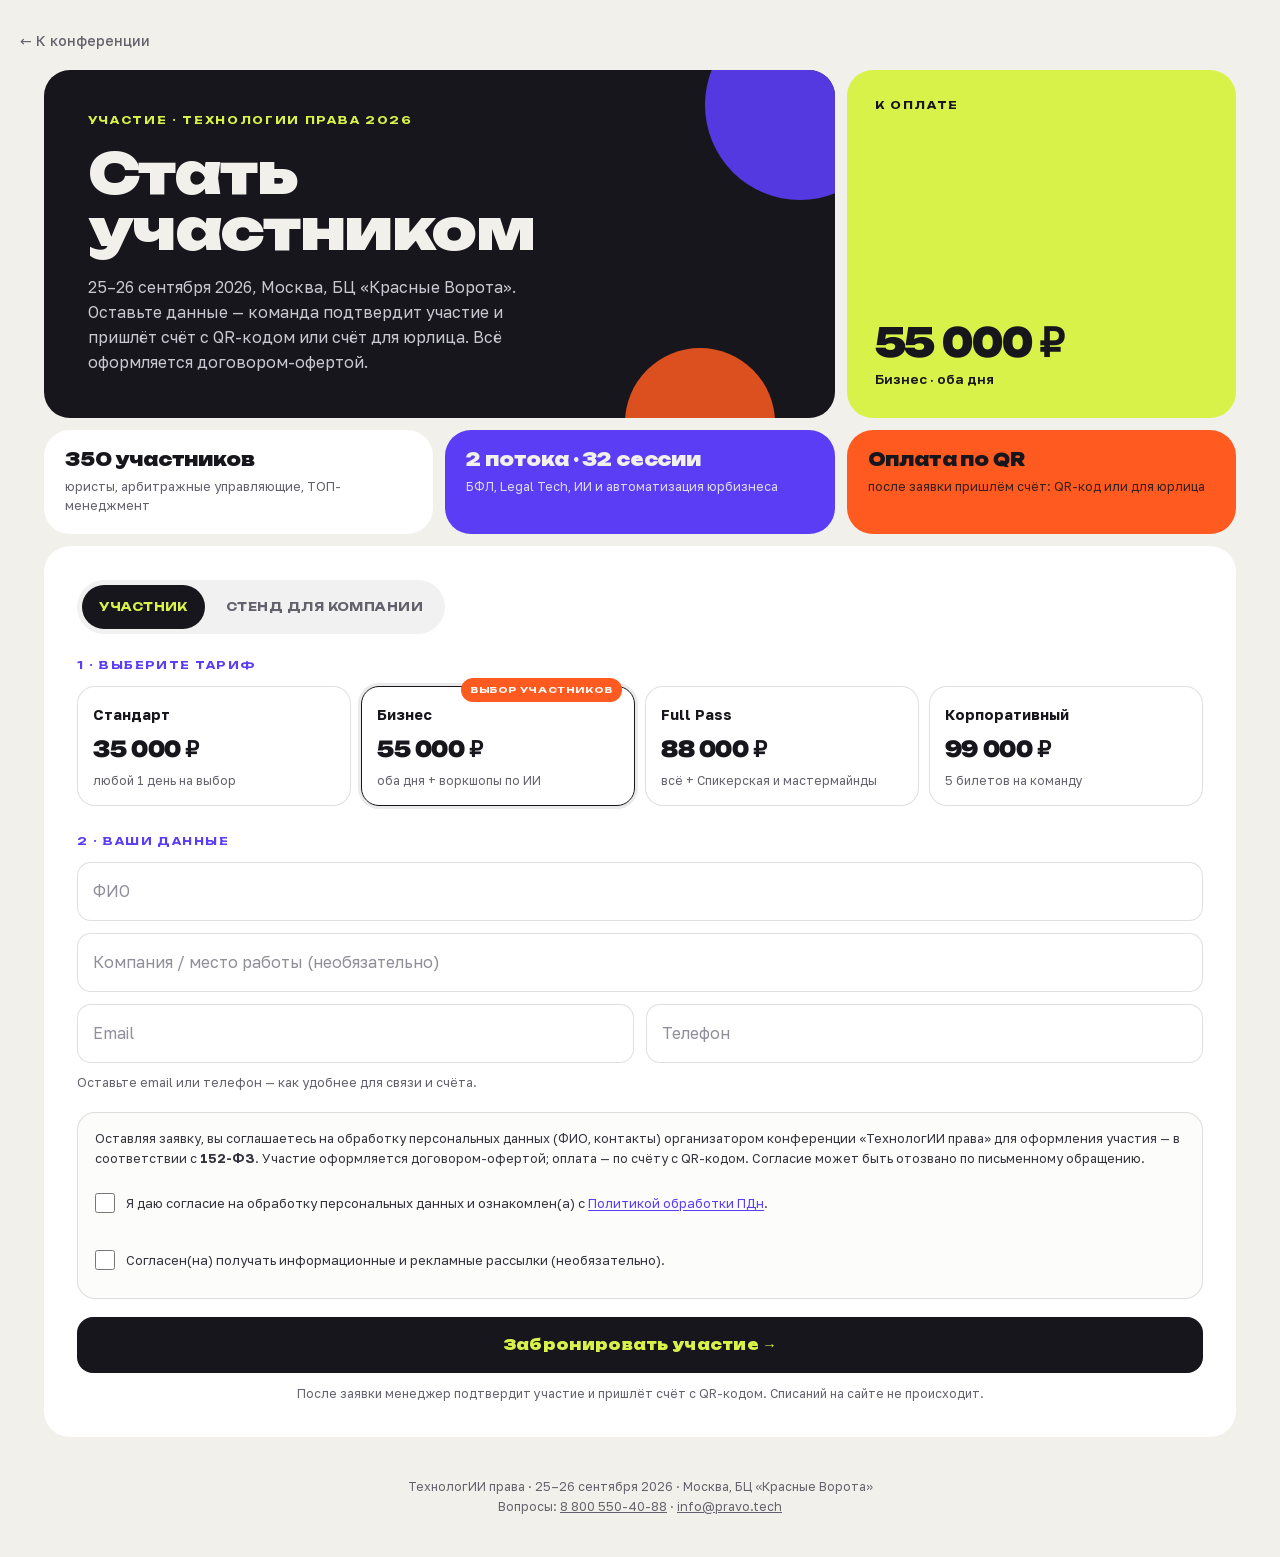
==== uchastie.html @ e8e902d0 "Add booking page (Bento): real form instead of Telegram DM Ticket CTAs led to https://t.me/kredit_ad" ====
<!doctype html>
<html lang="ru">
<head>
<meta charset="utf-8">
<meta name="viewport" content="width=device-width, initial-scale=1">
<title>Стать участником — ТехнологИИ права 2026</title>
<meta name="description" content="Бронирование участия в конференции «ТехнологИИ права» 25–26 сентября 2026, Москва, БЦ «Красные Ворота». Выберите тариф и оставьте заявку — пришлём счёт с QR-кодом.">
<link rel="stylesheet" href="assets/fonts/fonts.css">
<style>
:root{
  --cream:#F1F0EA; --ink:#17161C; --lime:#D9F24A; --lime-hi:#E7FA6B;
  --violet:#5B3DF5; --verm:#FF5A1F; --white:#FFFFFF;
  --gray:#63626C; --gray2:#34333C; --ondark:#B9B8C4; --ondark2:#C9C8D2;
  --line:rgba(23,22,28,.13); --err:#D93025;
  --disp:'Unbounded', -apple-system, BlinkMacSystemFont, sans-serif;
  --body:'Golos Text', system-ui, -apple-system, sans-serif;
  --ease:cubic-bezier(.22,1,.36,1);
}
*{margin:0;padding:0;box-sizing:border-box}
html{-webkit-text-size-adjust:100%;scroll-behavior:smooth}
body{background:var(--cream);color:var(--ink);font-family:var(--body);line-height:1.55;
  min-height:100dvh;overflow-x:hidden;-webkit-font-smoothing:antialiased}
.sr{position:absolute;width:1px;height:1px;padding:0;margin:-1px;overflow:hidden;clip:rect(0 0 0 0);white-space:nowrap;border:0}
:focus-visible{outline:3px solid var(--violet);outline-offset:2px;border-radius:6px}

.wrap{max-width:1240px;margin:0 auto;padding:0 clamp(16px,2vw,24px)}
.top{padding:18px 0 6px}
.back{display:inline-flex;align-items:center;gap:9px;color:var(--gray);text-decoration:none;font-size:14px;font-weight:500;padding:12px 0;min-height:44px}
.back:hover{color:var(--ink)}

.bento{display:grid;grid-template-columns:repeat(6,1fr);gap:12px;padding-bottom:14px}
.c2{grid-column:span 2}.c4{grid-column:span 4}.c6{grid-column:span 6}
@media(max-width:900px){.bento>*{grid-column:1/-1}}

.eb{font-family:var(--disp);font-weight:700;font-size:10.5px;letter-spacing:.16em;text-transform:uppercase}
h1{font-family:var(--disp);font-weight:900;font-size:clamp(30px,4.6vw,56px);line-height:1;letter-spacing:-.025em}
h2{font-family:var(--disp);font-weight:900;font-size:19px;letter-spacing:-.015em}
.sub{font-size:clamp(14.5px,1.3vw,16px);line-height:1.55;color:var(--ondark2)}

/* hero */
.hero{background:var(--ink);color:var(--cream);border-radius:26px;padding:clamp(26px,3.4vw,48px);position:relative;overflow:hidden}
.blob{position:absolute;border-radius:50%;pointer-events:none}
.hero .rel{position:relative}

/* summary */
.sum{background:var(--lime);color:var(--ink);border-radius:26px;padding:clamp(22px,2.4vw,28px);
  display:flex;flex-direction:column;justify-content:space-between;gap:18px;min-height:230px}
.sum .price{font-family:var(--disp);font-weight:900;font-size:clamp(30px,3.4vw,40px);letter-spacing:-.03em;
  line-height:1;font-variant-numeric:tabular-nums}
.sum .tname{font-size:13.5px;font-weight:600;margin-top:7px}
.sum .bonus{margin-top:14px;background:rgba(23,22,28,.1);border-radius:12px;padding:10px 12px;font-size:11.8px;line-height:1.45}
.sum .bonus[hidden]{display:none}

/* facts */
.fact{border-radius:26px;padding:20px 21px}
.fact .k{font-family:var(--disp);font-weight:900;font-size:17.5px;letter-spacing:-.01em;line-height:1.15}
.fact .v{font-size:12.8px;margin-top:7px;line-height:1.45}

/* form card */
.card{background:var(--white);border-radius:26px;padding:clamp(20px,2.6vw,34px)}
.step{font-family:var(--disp);font-weight:700;font-size:10.5px;letter-spacing:.14em;text-transform:uppercase;color:var(--violet)}

.seg{display:inline-flex;background:rgba(23,22,28,.06);border-radius:999px;padding:5px;gap:4px;margin-bottom:24px}
.seg button{font-family:var(--disp);font-weight:700;font-size:11.5px;letter-spacing:.04em;text-transform:uppercase;
  border:none;background:transparent;color:var(--gray);border-radius:999px;padding:12px 17px;cursor:pointer;
  min-height:44px;transition:background .18s var(--ease),color .18s var(--ease)}
.seg button[aria-selected="true"]{background:var(--ink);color:var(--lime)}
.seg button:active{transform:scale(.97)}

/* tariffs */
.tar{display:grid;grid-template-columns:repeat(4,1fr);gap:10px;margin-top:12px}
@media(max-width:860px){.tar{grid-template-columns:1fr 1fr}}
@media(max-width:460px){.tar{grid-template-columns:1fr}}
.tar input{position:absolute;opacity:0;width:0;height:0}
.tf{position:relative;display:block;border:1.5px solid var(--line);border-radius:18px;padding:17px 15px 15px;
  background:var(--white);cursor:pointer;transition:border-color .18s var(--ease),transform .18s var(--ease),box-shadow .18s var(--ease)}
.tf:hover{transform:translateY(-2px)}
.tf .n,.tf .p,.tf .d{display:block}
.tf .n{font-weight:700;font-size:14.5px}
.tf .p{font-family:var(--disp);font-weight:900;font-size:22px;letter-spacing:-.02em;margin-top:6px;font-variant-numeric:tabular-nums}
.tf .d{font-size:12.4px;color:var(--gray);margin-top:6px;line-height:1.4}
.tar input:checked + .tf{border-color:var(--ink);box-shadow:0 0 0 3px rgba(23,22,28,.09)}
.tar input:focus-visible + .tf{outline:3px solid var(--violet);outline-offset:2px}
.tf .badge{position:absolute;top:-9px;right:12px;background:var(--verm);color:#FFF7F2;
  font-family:var(--disp);font-weight:700;font-size:9px;letter-spacing:.07em;text-transform:uppercase;padding:5px 9px;border-radius:999px}

/* fields — плавающие лейблы */
.fields{display:flex;flex-direction:column;gap:12px;margin-top:12px}
.grid2{display:grid;grid-template-columns:1fr 1fr;gap:12px}
@media(max-width:560px){.grid2{grid-template-columns:1fr}}
.f{position:relative}
/* 16px — иначе iOS зумит поле при фокусе */
.f input{width:100%;background:var(--white);border:1.5px solid var(--line);border-radius:14px;
  padding:23px 15px 9px;font:inherit;font-size:16px;color:var(--ink);min-height:58px;
  transition:border-color .16s var(--ease),box-shadow .16s var(--ease)}
.f label{position:absolute;left:16px;top:17px;font-size:16px;color:#8F8E99;pointer-events:none;
  transition:transform .16s var(--ease),font-size .16s var(--ease),color .16s var(--ease);transform-origin:left top}
.f input:focus{outline:none;border-color:var(--violet);box-shadow:0 0 0 3px rgba(91,61,245,.14)}
.f input:focus + label,.f input:not(:placeholder-shown) + label{transform:translateY(-9px) scale(.76);color:var(--gray)}
.f input[aria-invalid="true"]{border-color:var(--err);box-shadow:0 0 0 3px rgba(217,48,37,.12)}
.f .msg{display:none;margin-top:6px;font-size:12.4px;color:var(--err)}
.f input[aria-invalid="true"] ~ .msg{display:block}
.hint{font-size:12.6px;color:var(--gray);margin-top:10px}

/* consent */
.cons{border:1.5px solid var(--line);border-radius:18px;padding:16px 17px;margin-top:20px;background:#FCFCFB}
.cons .t{font-size:12.7px;line-height:1.55;color:var(--gray2)}
.cons a{color:var(--violet);text-underline-offset:2px}
.chk{display:flex;gap:11px;align-items:flex-start;margin-top:13px;font-size:12.9px;color:var(--gray2);
  cursor:pointer;line-height:1.45;padding:4px 0;min-height:44px;align-items:center}
.chk input{width:20px;height:20px;flex:none;accent-color:var(--violet);cursor:pointer}
.chk[data-err="1"]{color:var(--err)}

.cta{width:100%;border:none;border-radius:16px;padding:19px;font-family:var(--disp);font-weight:900;font-size:14.5px;
  letter-spacing:.02em;cursor:pointer;background:var(--ink);color:var(--lime);margin-top:18px;min-height:56px;
  transition:transform .16s var(--ease),background .16s var(--ease)}
.cta:hover{background:#221F2B;transform:translateY(-2px)}
.cta:active{transform:scale(.985)}
.cta[disabled]{opacity:.55;cursor:progress;transform:none}
.note{text-align:center;font-size:12.4px;color:var(--gray);margin-top:12px;line-height:1.5}

/* alert */
.alert{display:none;margin-top:14px;border-radius:14px;padding:12px 14px;font-size:13.2px;line-height:1.5}
.alert.on{display:block}
.alert.bad{background:rgba(217,48,37,.09);border:1px solid rgba(217,48,37,.3);color:#8E1F18}

/* success */
.done{display:none}
.done.on{display:block}
.done .ok{width:56px;height:56px;border-radius:50%;background:var(--lime);display:flex;align-items:center;justify-content:center}
.recap{margin-top:18px;border:1.5px dashed var(--line);border-radius:16px;padding:16px}
.recap .li{display:flex;justify-content:space-between;gap:14px;padding:8px 0;font-size:13.5px;border-bottom:1px solid rgba(23,22,28,.07)}
.recap .li:last-child{border-bottom:none}
.recap .li b{font-weight:700;text-align:right}
.acts{display:grid;grid-template-columns:1fr;gap:10px;margin-top:18px}
@media(min-width:560px){.acts{grid-template-columns:1fr 1fr}}
.btn2{border-radius:14px;padding:16px;font-family:var(--disp);font-weight:700;font-size:13px;cursor:pointer;
  border:1.5px solid var(--line);background:var(--white);color:var(--ink);min-height:52px;text-decoration:none;
  display:flex;align-items:center;justify-content:center;gap:8px;transition:transform .16s var(--ease)}
.btn2.primary{background:var(--lime);border-color:var(--lime)}
.btn2:hover{transform:translateY(-2px)}
.btn2:active{transform:scale(.985)}

/* sticky price bar (mobile) */
.bar{position:fixed;left:0;right:0;bottom:0;z-index:60;display:none;
  padding:10px 14px calc(10px + env(safe-area-inset-bottom));background:rgba(241,240,234,.92);
  -webkit-backdrop-filter:blur(10px);backdrop-filter:blur(10px);border-top:1px solid var(--line)}
.bar .in{display:flex;align-items:center;gap:12px;max-width:640px;margin:0 auto}
.bar .p{font-family:var(--disp);font-weight:900;font-size:19px;letter-spacing:-.02em;font-variant-numeric:tabular-nums}
.bar .n{font-size:11.5px;color:var(--gray)}
.bar button{margin-left:auto;border:none;border-radius:13px;background:var(--ink);color:var(--lime);
  font-family:var(--disp);font-weight:900;font-size:13px;padding:14px 18px;min-height:48px;cursor:pointer}
/* body, а не main: у main класс .wrap перебивает тег по специфичности */
@media(max-width:900px){.bar{display:block}body{padding-bottom:calc(98px + env(safe-area-inset-bottom))}}

footer{padding:26px 0 40px;color:var(--gray);font-size:12.4px;line-height:1.6;text-align:center}

@media(max-width:900px){
  a,button,label{-webkit-tap-highlight-color:rgba(217,242,74,.22);touch-action:manipulation}
}
@media (prefers-reduced-motion:reduce){*{transition:none!important;animation:none!important}html{scroll-behavior:auto}}
</style>
</head>
<body>

<div class="wrap top"><a class="back" href="index.html">← К конференции</a></div>

<main class="wrap">
  <div class="bento">

    <section class="c4 hero">
      <div class="blob" style="right:-60px;top:-60px;width:190px;height:190px;background:var(--violet);opacity:.9"></div>
      <div class="blob" style="right:60px;bottom:-80px;width:150px;height:150px;background:var(--verm);opacity:.85"></div>
      <div class="rel">
        <p class="eb" style="color:var(--lime)">Участие · ТехнологИИ права 2026</p>
        <h1 style="margin-top:16px">Стать<br>участником</h1>
        <p class="sub" style="margin-top:18px;max-width:470px">25–26 сентября 2026, Москва, БЦ «Красные Ворота». Оставьте данные — команда подтвердит участие и пришлёт счёт с QR-кодом или счёт для юрлица. Всё оформляется договором-офертой.</p>
      </div>
    </section>

    <aside class="c2 sum" aria-live="polite">
      <p class="eb">К оплате</p>
      <div>
        <div class="price" id="sumPrice">55 000 ₽</div>
        <div class="tname" id="sumName">Бизнес · оба дня</div>
        <div class="bonus" id="sumBonus" hidden>✦ Сертификат на 30 000 ₽ для курса «ТехнологИИ для юристов» — при оплате до 30 июля</div>
      </div>
    </aside>

    <div class="c2 fact" style="background:var(--white)">
      <div class="k">350 участников</div>
      <div class="v" style="color:var(--gray)">юристы, арбитражные управляющие, ТОП-менеджмент</div>
    </div>
    <div class="c2 fact" style="background:var(--violet);color:var(--cream)">
      <div class="k">2 потока · 32 сессии</div>
      <div class="v" style="opacity:.88">БФЛ, Legal Tech, ИИ и автоматизация юрбизнеса</div>
    </div>
    <div class="c2 fact" style="background:var(--verm);color:var(--ink)">
      <div class="k">Оплата по QR</div>
      <div class="v" style="opacity:.85">после заявки пришлём счёт: QR-код или для юрлица</div>
    </div>

    <section class="c6 card">
      <!-- ФОРМА -->
      <div id="formWrap">
        <div class="seg" role="tablist" aria-label="Тип участия">
          <button type="button" role="tab" aria-selected="true" data-kind="participant">Участник</button>
          <button type="button" role="tab" aria-selected="false" data-kind="expo">Стенд для компании</button>
        </div>

        <form id="form" novalidate>
          <p class="step">1 · Выберите тариф</p>
          <fieldset class="tar" style="border:none">
            <legend class="sr">Тариф участия</legend>

            <div><input type="radio" name="tariff" id="t1" value="standart" data-price="35 000 ₽" data-name="Стандарт · 1 день">
              <label class="tf" for="t1"><span class="n">Стандарт</span><span class="p">35 000 ₽</span><span class="d">любой 1 день на выбор</span></label></div>

            <div><input type="radio" name="tariff" id="t2" value="business" checked data-price="55 000 ₽" data-name="Бизнес · оба дня">
              <label class="tf" for="t2"><span class="badge">выбор участников</span><span class="n">Бизнес</span><span class="p">55 000 ₽</span><span class="d">оба дня + воркшопы по ИИ</span></label></div>

            <div><input type="radio" name="tariff" id="t3" value="fullpass" data-price="88 000 ₽" data-name="Full Pass">
              <label class="tf" for="t3"><span class="n">Full Pass</span><span class="p">88 000 ₽</span><span class="d">всё + Спикерская и мастермайнды</span></label></div>

            <div><input type="radio" name="tariff" id="t4" value="corporate" data-price="99 000 ₽" data-name="Корпоративный · 5 мест">
              <label class="tf" for="t4"><span class="n">Корпоративный</span><span class="p">99 000 ₽</span><span class="d">5 билетов на команду</span></label></div>
          </fieldset>

          <p class="step" style="margin-top:28px">2 · Ваши данные</p>
          <div class="fields">
            <div class="f">
              <input id="fio" name="fio" placeholder=" " autocomplete="name" required>
              <label for="fio">ФИО</label>
              <span class="msg">Укажите, как к вам обращаться</span>
            </div>
            <div class="f">
              <input id="company" name="company" placeholder=" " autocomplete="organization">
              <label for="company">Компания / место работы (необязательно)</label>
            </div>
            <div class="grid2">
              <div class="f">
                <input id="email" name="email" type="email" placeholder=" " autocomplete="email" inputmode="email">
                <label for="email">Email</label>
                <span class="msg">Проверьте адрес — похоже, есть опечатка</span>
              </div>
              <div class="f">
                <input id="phone" name="phone" type="tel" placeholder=" " autocomplete="tel" inputmode="tel">
                <label for="phone">Телефон</label>
                <span class="msg">Проверьте номер</span>
              </div>
            </div>
          </div>
          <p class="hint" id="contactHint">Оставьте email или телефон — как удобнее для связи и счёта.</p>

          <div class="cons">
            <p class="t">Оставляя заявку, вы соглашаетесь на обработку персональных данных (ФИО, контакты) организатором конференции «ТехнологИИ права» для оформления участия — в соответствии с <b>152-ФЗ</b>. Участие оформляется договором-офертой; оплата — по счёту с QR-кодом. Согласие может быть отозвано по письменному обращению.</p>
            <label class="chk" id="chkPdnWrap">
              <input type="checkbox" id="chkPdn" required>
              <span>Я даю согласие на обработку персональных данных и ознакомлен(а) с <a href="docs/politika-obrabotki-pdn.html" target="_blank" rel="noopener">Политикой обработки ПДн</a>.</span>
            </label>
            <label class="chk">
              <input type="checkbox" id="chkMkt" name="marketing">
              <span>Согласен(на) получать информационные и рекламные рассылки (необязательно).</span>
            </label>
          </div>

          <div class="alert bad" id="alert" role="alert"></div>
          <button class="cta" type="submit" id="submit">Забронировать участие →</button>
          <p class="note">После заявки менеджер подтвердит участие и пришлёт счёт с QR-кодом. Списаний на сайте не происходит.</p>
        </form>
      </div>

      <!-- УСПЕХ -->
      <div id="done" class="done" aria-live="polite">
        <div class="ok" aria-hidden="true">
          <svg width="26" height="26" viewBox="0 0 24 24" fill="none" stroke="#17161C" stroke-width="3" stroke-linecap="round" stroke-linejoin="round"><path d="M20 6 9 17l-5-5"/></svg>
        </div>
        <h2 style="margin-top:18px;font-size:clamp(21px,2.6vw,28px)" id="doneTitle">Заявка сформирована</h2>
        <p class="sub" style="color:var(--gray);margin-top:10px" id="doneText">Отправьте её удобным способом — менеджер подтвердит участие и пришлёт счёт с QR-кодом.</p>

        <div class="recap" id="recap"></div>

        <div class="acts" id="acts">
          <a class="btn2 primary" id="toTg" href="#" target="_blank" rel="noopener">Скопировать и открыть Telegram</a>
          <a class="btn2" id="toMail" href="#">Отправить письмом</a>
        </div>
        <p class="note" id="doneNote">Заявка скопируется в буфер обмена — просто вставьте её в чат.</p>
        <button class="cta" type="button" id="again" style="background:transparent;color:var(--ink);border:1.5px solid var(--line)">← Изменить заявку</button>
      </div>
    </section>
  </div>
</main>

<div class="bar" id="bar" aria-hidden="true">
  <div class="in">
    <div><div class="n" id="barName">Бизнес</div><div class="p" id="barPrice">55 000 ₽</div></div>
    <button type="button" id="barBtn">Забронировать</button>
  </div>
</div>

<footer>
  <div class="wrap">
    ТехнологИИ права · 25–26 сентября 2026 · Москва, БЦ «Красные Ворота»<br>
    Вопросы: <a href="tel:+78005504088" style="color:var(--gray)">8 800 550-40-88</a> · <a href="mailto:info@pravo.tech" style="color:var(--gray)">info@pravo.tech</a>
  </div>
</footer>

<script>
(function(){
  'use strict';
  /* ============ НАСТРОЙКА ОТПРАВКИ ============
     endpoint: поставьте URL своего бэкенда — форма начнёт слать туда JSON
               и покажет честное «Заявка отправлена».
     Пока endpoint = null, заявка формируется и отправляется вручную
     (Telegram / письмо). На сервере ничего не сохраняется. */
  var CONFIG = {
    endpoint: null,
    telegram: 'kredit_advokat',
    email: 'info@pravo.tech',
    consentVersion: '2026-07-10'
  };

  var $ = function(s){ return document.querySelector(s); };
  var form = $('#form'), alertBox = $('#alert');
  var sumPrice = $('#sumPrice'), sumName = $('#sumName'), sumBonus = $('#sumBonus');
  var barPrice = $('#barPrice'), barName = $('#barName');
  var radios = [].slice.call(document.querySelectorAll('input[name=tariff]'));

  /* ---- префилл тарифа и бонуса из URL: ?tariff=business&bonus=1 ---- */
  var qs = new URLSearchParams(location.search);
  var wanted = qs.get('tariff');
  if (wanted) {
    var hit = radios.filter(function(r){ return r.value === wanted; })[0];
    if (hit) hit.checked = true;
  }
  if (qs.get('bonus') === '1') sumBonus.hidden = false;

  function current(){ return radios.filter(function(r){ return r.checked; })[0] || radios[1]; }
  function syncSummary(){
    var r = current();
    sumPrice.textContent = r.dataset.price;
    sumName.textContent  = r.dataset.name;
    barPrice.textContent = r.dataset.price;
    barName.textContent  = r.dataset.name.split(' · ')[0];
  }
  radios.forEach(function(r){ r.addEventListener('change', syncSummary); });
  syncSummary();

  /* ---- сегментированный переключатель ---- */
  var seg = [].slice.call(document.querySelectorAll('.seg button'));
  seg.forEach(function(b){
    b.addEventListener('click', function(){
      seg.forEach(function(x){ x.setAttribute('aria-selected','false'); });
      b.setAttribute('aria-selected','true');
      if (b.dataset.kind === 'expo') {
        alertBox.className = 'alert bad on';
        alertBox.textContent = 'Стенды и спонсорство обсуждаем отдельно — напишите нам, подберём формат.';
      } else {
        alertBox.className = 'alert bad';
      }
    });
  });

  /* ---- валидация ---- */
  var reEmail = /^[^\s@]+@[^\s@]+\.[^\s@]{2,}$/;
  var rePhone = /^\+?[\d\s\-()]{10,18}$/;

  function mark(el, bad){ el.setAttribute('aria-invalid', bad ? 'true' : 'false'); }

  function validate(){
    var errs = [];
    var fio = $('#fio'), email = $('#email'), phone = $('#phone'), pdn = $('#chkPdn');

    mark(fio, false); mark(email, false); mark(phone, false);
    $('#chkPdnWrap').removeAttribute('data-err');

    if (fio.value.trim().length < 2) { mark(fio, true); errs.push(fio); }

    var hasEmail = email.value.trim() !== '', hasPhone = phone.value.trim() !== '';
    if (hasEmail && !reEmail.test(email.value.trim())) { mark(email, true); errs.push(email); }
    if (hasPhone && !rePhone.test(phone.value.trim()))  { mark(phone, true); errs.push(phone); }
    if (!hasEmail && !hasPhone) {
      mark(email, true); mark(phone, true); errs.push(email);
      alertBox.className = 'alert bad on';
      alertBox.textContent = 'Оставьте хотя бы один контакт — email или телефон. Иначе мы не сможем прислать счёт.';
    }
    if (!pdn.checked) {
      $('#chkPdnWrap').setAttribute('data-err','1');
      errs.push(pdn);
      if (hasEmail || hasPhone) {
        alertBox.className = 'alert bad on';
        alertBox.textContent = 'Без согласия на обработку персональных данных мы не имеем права принять заявку.';
      }
    }
    if (!errs.length) alertBox.className = 'alert bad';
    return errs;
  }

  ['#fio','#email','#phone'].forEach(function(sel){
    $(sel).addEventListener('blur', function(){ if (this.getAttribute('aria-invalid') === 'true') validate(); });
  });
  $('#chkPdn').addEventListener('change', function(){ if (this.checked) validate(); });

  /* ---- сборка заявки ---- */
  function payload(){
    var r = current();
    return {
      tariff: r.value,
      tariffName: r.dataset.name,
      price: r.dataset.price,
      fio: $('#fio').value.trim(),
      company: $('#company').value.trim(),
      email: $('#email').value.trim(),
      phone: $('#phone').value.trim(),
      consent: {
        pdn: true,
        marketing: $('#chkMkt').checked,
        version: CONFIG.consentVersion,
        acceptedAt: new Date().toISOString()
      },
      page: location.href
    };
  }
  function asText(d){
    return 'Заявка на участие — ТехнологИИ права 2026\n' +
      'Тариф: ' + d.tariffName + ' (' + d.price + ')\n' +
      'ФИО: ' + d.fio + '\n' +
      (d.company ? 'Компания: ' + d.company + '\n' : '') +
      (d.email ? 'Email: ' + d.email + '\n' : '') +
      (d.phone ? 'Телефон: ' + d.phone + '\n' : '') +
      'Рассылки: ' + (d.consent.marketing ? 'да' : 'нет') + '\n' +
      'Согласие на ПДн: да (ред. ' + d.consent.version + ')';
  }

  function showDone(d, sent){
    $('#formWrap').style.display = 'none';
    $('#done').classList.add('on');
    $('#bar').style.display = 'none';
    var rows = [
      ['Тариф', d.tariffName], ['К оплате', d.price], ['ФИО', d.fio]
    ];
    if (d.company) rows.push(['Компания', d.company]);
    if (d.email) rows.push(['Email', d.email]);
    if (d.phone) rows.push(['Телефон', d.phone]);
    $('#recap').innerHTML = rows.map(function(r){
      return '<div class="li"><span>' + r[0] + '</span><b>' + r[1].replace(/</g,'&lt;') + '</b></div>';
    }).join('');

    if (sent) {
      $('#doneTitle').textContent = 'Заявка отправлена';
      $('#doneText').textContent = 'Менеджер свяжется с вами и пришлёт счёт с QR-кодом.';
      $('#acts').style.display = 'none';
      $('#doneNote').style.display = 'none';
    } else {
      var text = asText(d);
      $('#toTg').addEventListener('click', function(){
        try { navigator.clipboard.writeText(text); } catch(e){}
      });
      $('#toTg').href = 'https://t.me/' + CONFIG.telegram;
      $('#toMail').href = 'mailto:' + CONFIG.email +
        '?subject=' + encodeURIComponent('Заявка на участие — ' + d.tariffName) +
        '&body=' + encodeURIComponent(text);
    }
    window.scrollTo({ top: 0, behavior: 'smooth' });
  }

  form.addEventListener('submit', function(e){
    e.preventDefault();
    var errs = validate();
    if (errs.length) { errs[0].focus(); return; }

    var d = payload(), btn = $('#submit');
    if (!CONFIG.endpoint) { showDone(d, false); return; }

    btn.disabled = true; btn.textContent = 'Отправляем…';
    fetch(CONFIG.endpoint, {
      method: 'POST', headers: { 'Content-Type': 'application/json' }, body: JSON.stringify(d)
    }).then(function(res){
      if (!res.ok) throw new Error('HTTP ' + res.status);
      showDone(d, true);
    }).catch(function(){
      alertBox.className = 'alert bad on';
      alertBox.textContent = 'Не удалось отправить заявку. Попробуйте ещё раз или напишите нам в Telegram.';
    }).then(function(){
      btn.disabled = false; btn.textContent = 'Забронировать участие →';
    });
  });

  $('#again').addEventListener('click', function(){
    $('#done').classList.remove('on');
    $('#formWrap').style.display = '';
    $('#bar').style.display = '';
    window.scrollTo({ top: 0, behavior: 'smooth' });
  });

  $('#barBtn').addEventListener('click', function(){
    $('#fio').focus({ preventScroll: true });
    $('#fio').scrollIntoView({ block: 'center', behavior: 'smooth' });
  });
})();
</script>
</body>
</html>
---- assets/fonts/fonts.css ----
@font-face{font-family:'Golos Text';font-style:normal;font-weight:100 900;font-display:swap;src:url('golos-latin.woff2') format('woff2');unicode-range:U+0000-00FF, U+0131, U+0152-0153, U+02BB-02BC, U+02C6, U+02DA, U+02DC, U+0304, U+0308, U+0329, U+2000-206F, U+20AC, U+2122, U+2191, U+2193, U+2212, U+2215, U+FEFF, U+FFFD}
@font-face{font-family:'Golos Text';font-style:normal;font-weight:100 900;font-display:swap;src:url('golos-cyrillic.woff2') format('woff2');unicode-range:U+0301, U+0400-045F, U+0490-0491, U+04B0-04B1, U+2116}
@font-face{font-family:'Unbounded';font-style:normal;font-weight:100 900;font-display:swap;src:url('unbounded-latin.woff2') format('woff2');unicode-range:U+0000-00FF, U+0131, U+0152-0153, U+02BB-02BC, U+02C6, U+02DA, U+02DC, U+0304, U+0308, U+0329, U+2000-206F, U+20AC, U+2122, U+2191, U+2193, U+2212, U+2215, U+FEFF, U+FFFD}
@font-face{font-family:'Unbounded';font-style:normal;font-weight:100 900;font-display:swap;src:url('unbounded-cyrillic.woff2') format('woff2');unicode-range:U+0301, U+0400-045F, U+0490-0491, U+04B0-04B1, U+2116}
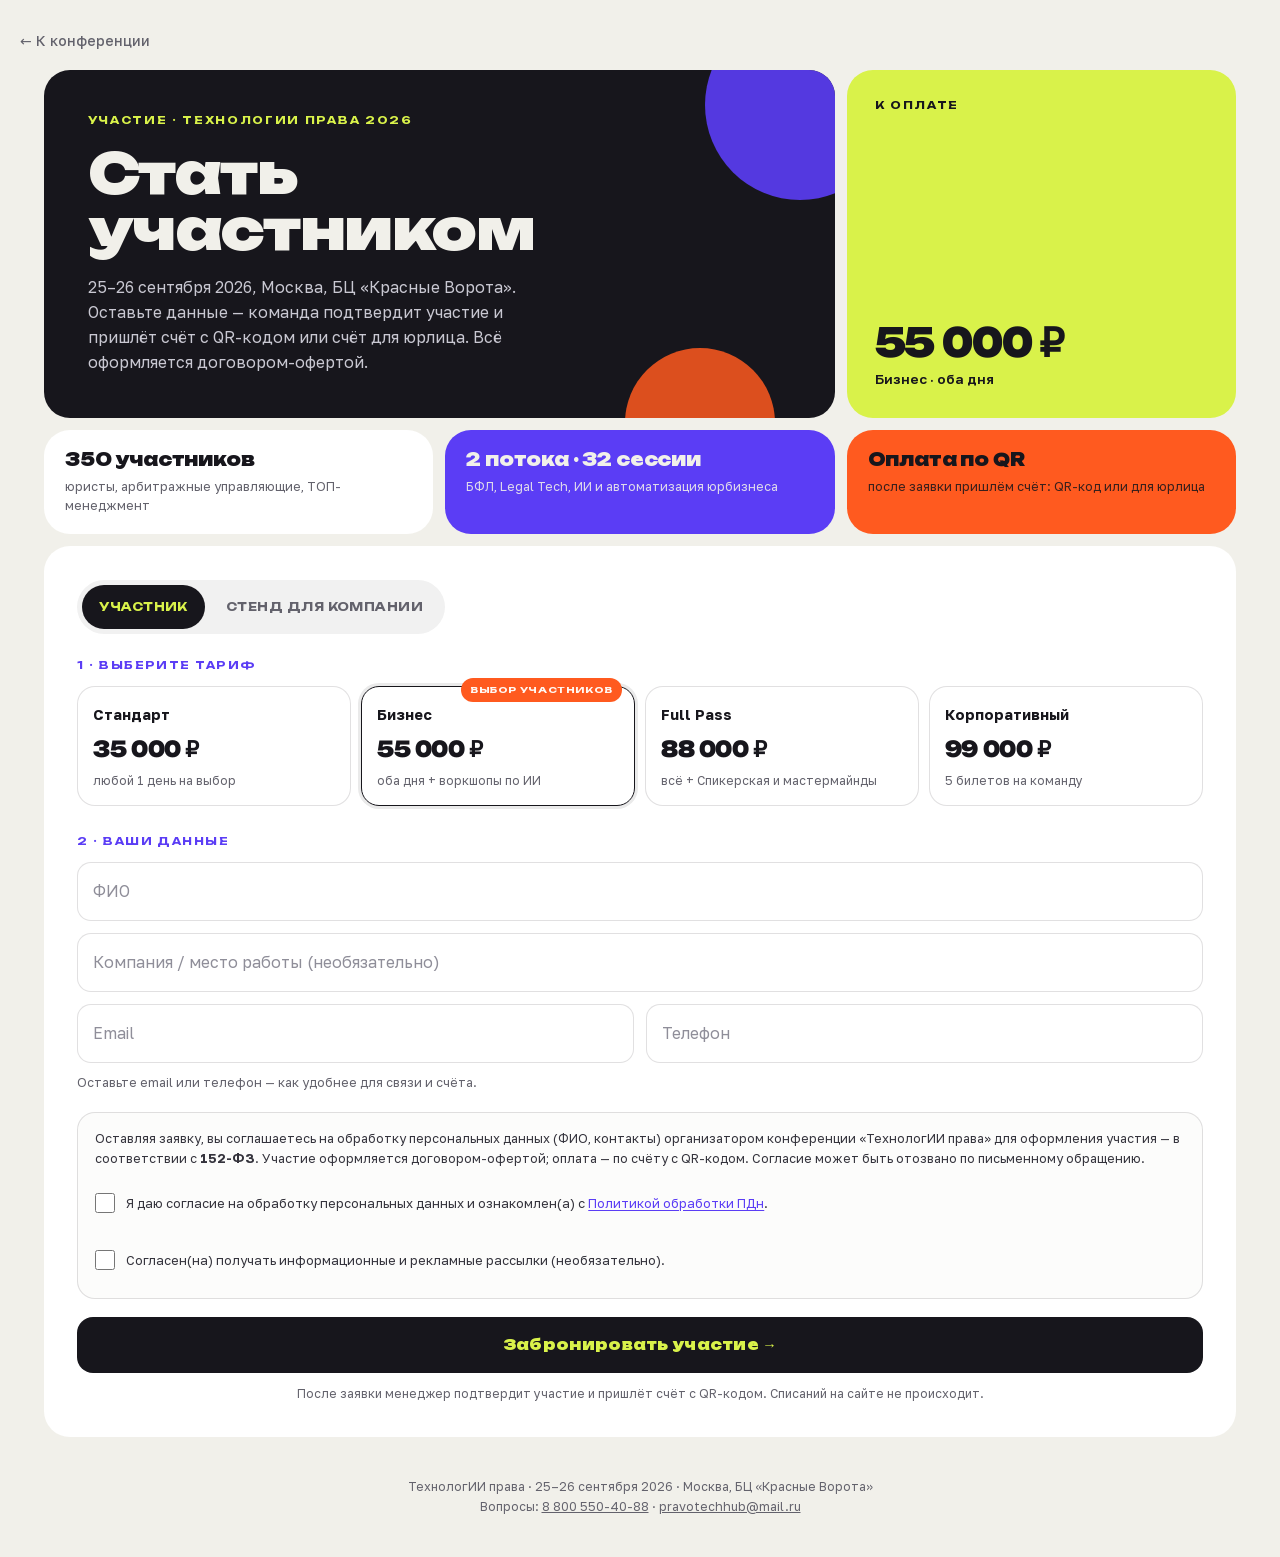
==== commit b77d7003: "Content: footer email -> pravotechhub@mail.ru (official operator email) Replaced info@pravo.tech (do" ====
--- a/uchastie.html
+++ b/uchastie.html
@@ -301,7 +301,7 @@
 <footer>
   <div class="wrap">
     ТехнологИИ права · 25–26 сентября 2026 · Москва, БЦ «Красные Ворота»<br>
-    Вопросы: <a href="tel:+78005504088" style="color:var(--gray)">8 800 550-40-88</a> · <a href="mailto:info@pravo.tech" style="color:var(--gray)">info@pravo.tech</a>
+    Вопросы: <a href="tel:+78005504088" style="color:var(--gray)">8 800 550-40-88</a> · <a href="mailto:pravotechhub@mail.ru" style="color:var(--gray)">pravotechhub@mail.ru</a>
   </div>
 </footer>
 
@@ -316,7 +316,7 @@
   var CONFIG = {
     endpoint: null,
     telegram: 'kredit_advokat',
-    email: 'info@pravo.tech',
+    email: 'pravotechhub@mail.ru',
     consentVersion: '2026-07-10'
   };
 
